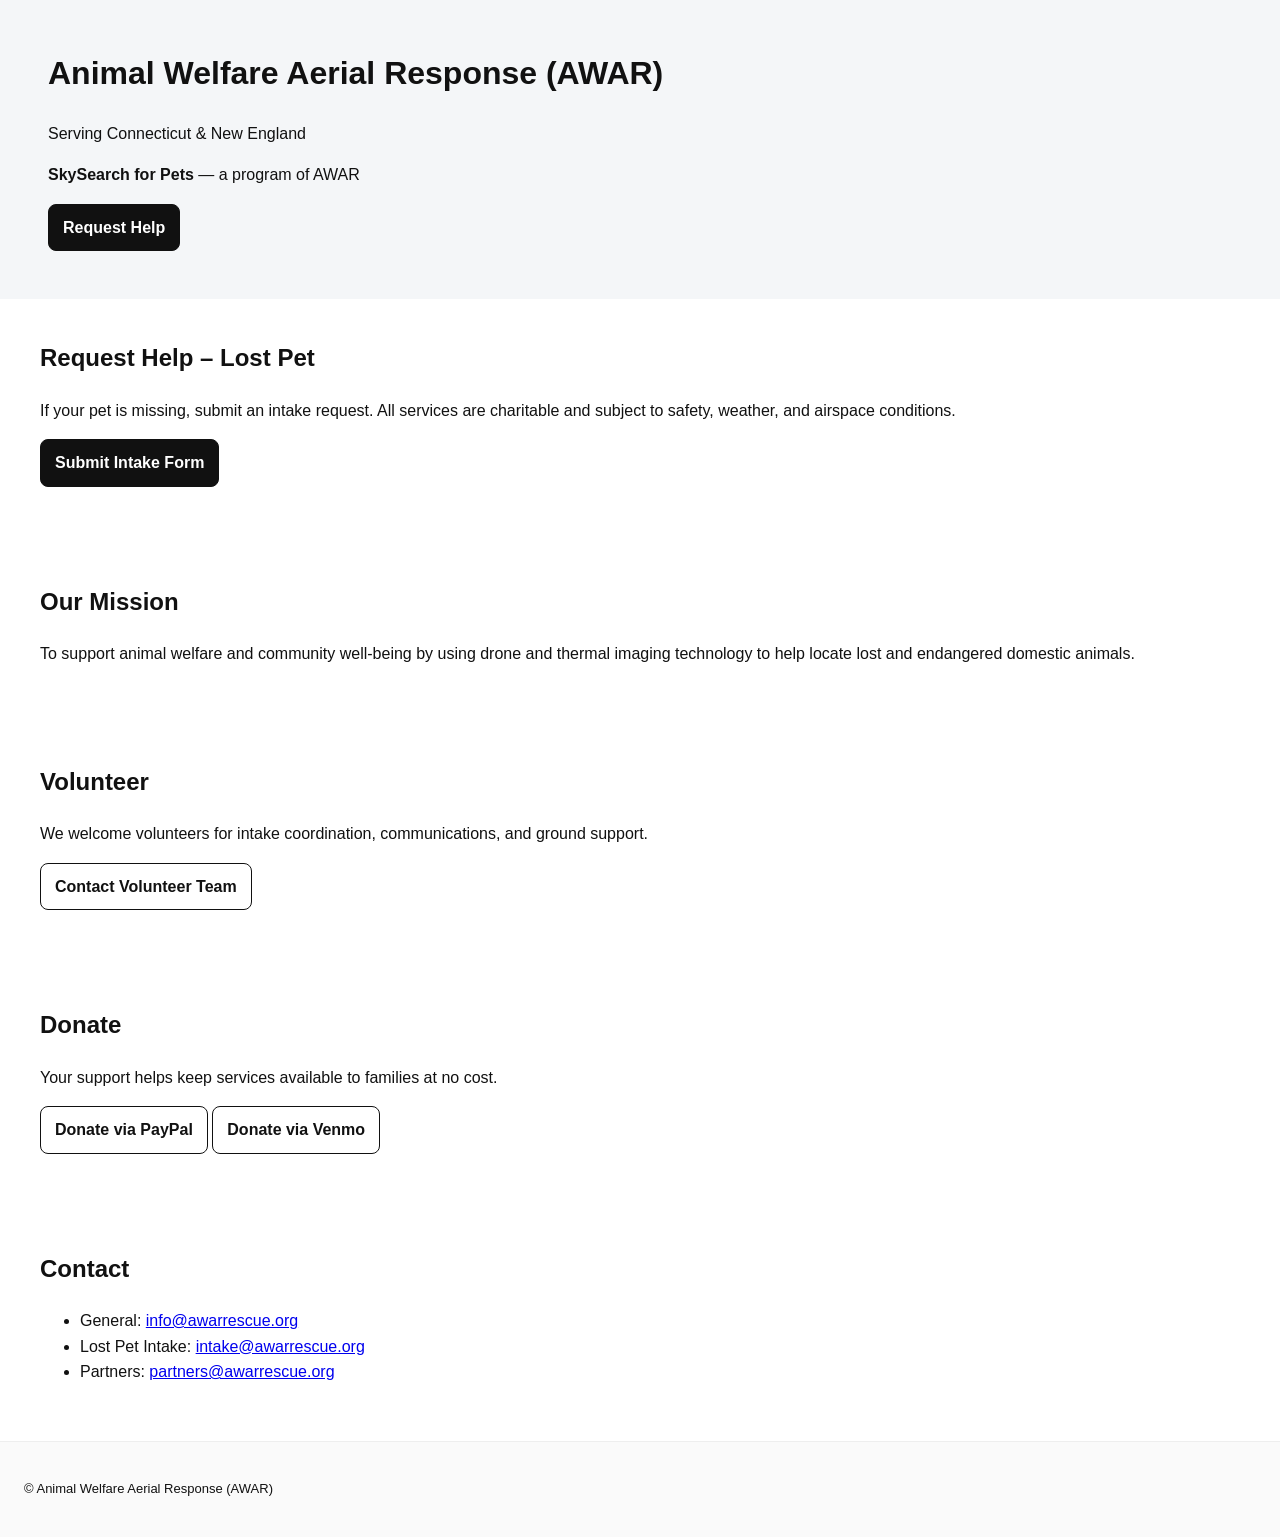
==== index.html @ f9f80cb6 "Add files via upload" ====
<!doctype html>
<html lang="en">
<head>
<meta charset="utf-8">
<title>Animal Welfare Aerial Response (AWAR)</title>
<meta name="viewport" content="width=device-width, initial-scale=1">
<meta name="description" content="Animal Welfare Aerial Response (AWAR) provides drone-assisted search support for lost pets across Connecticut and New England.">
<style>
body{font-family:Arial,Helvetica,sans-serif;margin:0;line-height:1.6;color:#111}
header{background:#f4f6f8;padding:48px}
section{padding:40px}
h1,h2{margin-top:0}
.btn{display:inline-block;padding:10px 14px;border-radius:8px;border:1px solid #111;text-decoration:none;color:#111;font-weight:700}
.primary{background:#111;color:#fff}
footer{background:#fafafa;border-top:1px solid #eee;padding:24px;font-size:13px}
</style>
</head>
<body>

<header>
<h1>Animal Welfare Aerial Response (AWAR)</h1>
<p>Serving Connecticut & New England</p>
<p><strong>SkySearch for Pets</strong> — a program of AWAR</p>
<a class="btn primary" href="#help">Request Help</a>
</header>

<section id="help">
<h2>Request Help – Lost Pet</h2>
<p>If your pet is missing, submit an intake request. All services are charitable and subject to safety, weather, and airspace conditions.</p>
<p><a class="btn primary" href="https://forms.gle/REPLACE_WITH_INTAKE_FORM" target="_blank">Submit Intake Form</a></p>
</section>

<section>
<h2>Our Mission</h2>
<p>To support animal welfare and community well-being by using drone and thermal imaging technology to help locate lost and endangered domestic animals.</p>
</section>

<section>
<h2>Volunteer</h2>
<p>We welcome volunteers for intake coordination, communications, and ground support.</p>
<p><a class="btn" href="mailto:volunteer@awarrescue.org">Contact Volunteer Team</a></p>
</section>

<section>
<h2>Donate</h2>
<p>Your support helps keep services available to families at no cost.</p>
<p>
<a class="btn" href="https://paypal.me/REPLACE" target="_blank">Donate via PayPal</a>
<a class="btn" href="https://venmo.com/REPLACE" target="_blank">Donate via Venmo</a>
</p>
</section>

<section>
<h2>Contact</h2>
<ul>
<li>General: <a href="mailto:info@awarrescue.org">info@awarrescue.org</a></li>
<li>Lost Pet Intake: <a href="mailto:intake@awarrescue.org">intake@awarrescue.org</a></li>
<li>Partners: <a href="mailto:partners@awarrescue.org">partners@awarrescue.org</a></li>
</ul>
</section>

<footer>
<p>© Animal Welfare Aerial Response (AWAR)</p>
</footer>

</body>
</html>
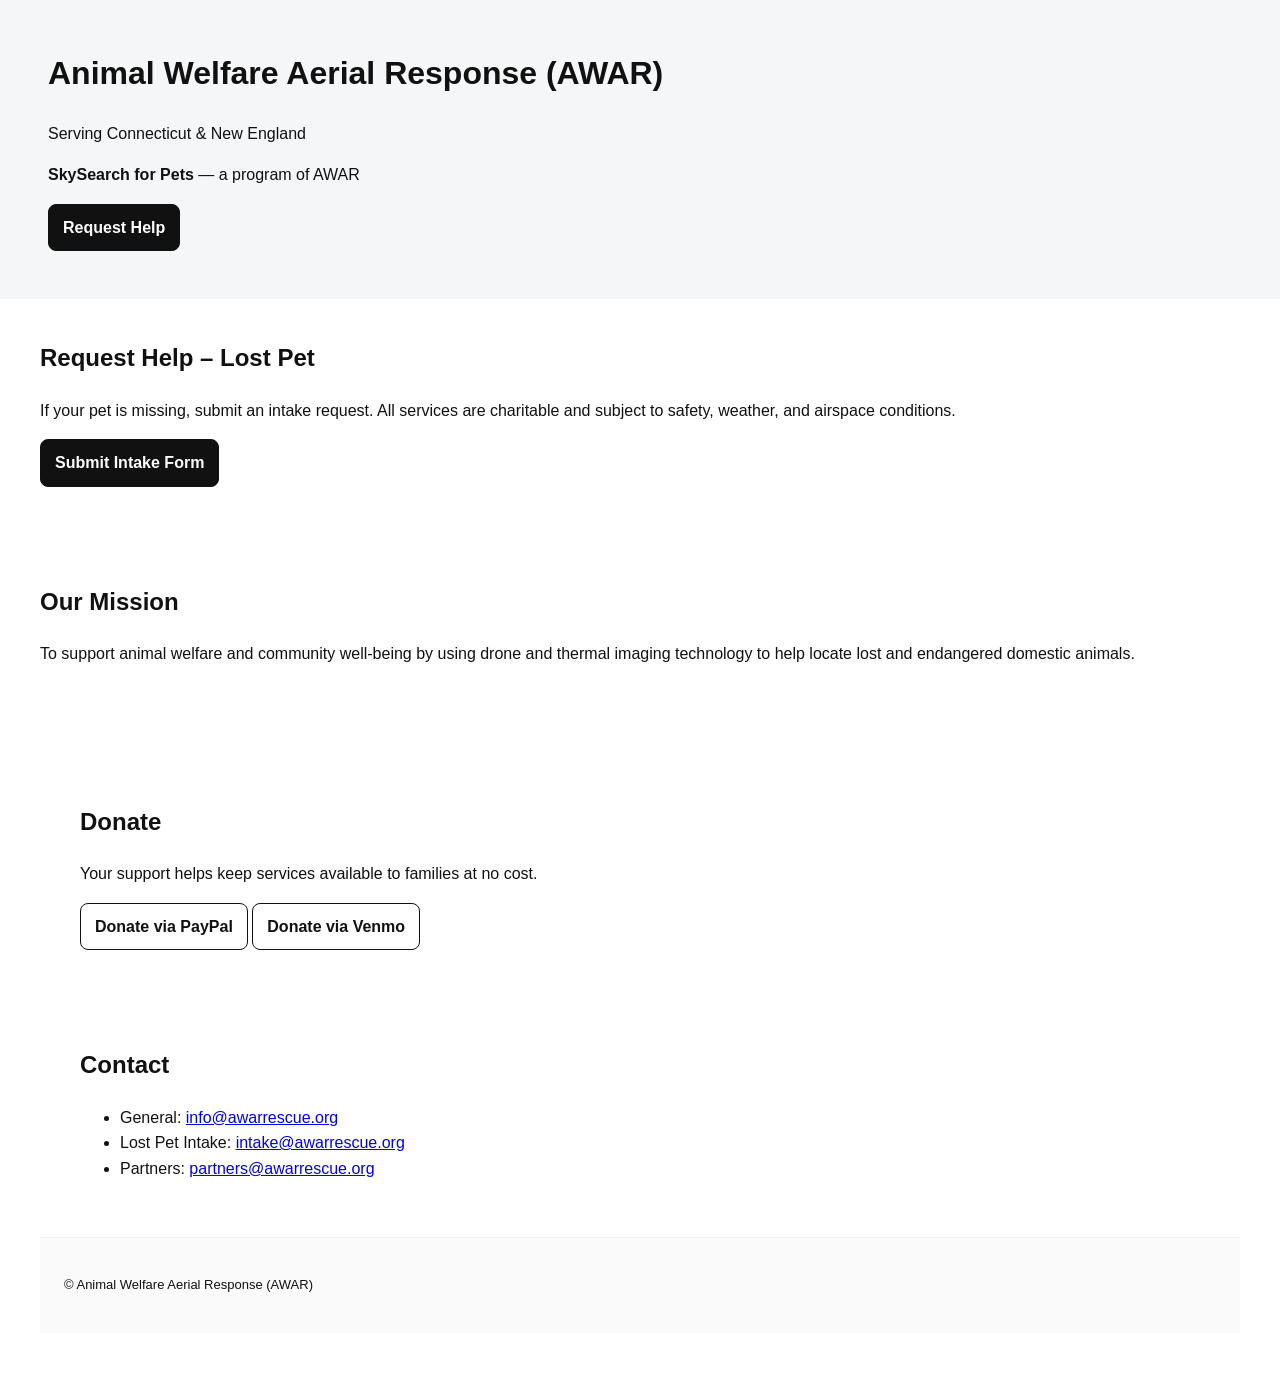
==== commit 4c65621c: "Update index.html" ====
--- a/index.html
+++ b/index.html
@@ -36,10 +36,12 @@
 </section>
 
 <section>
+ <!--
 <h2>Volunteer</h2>
 <p>We welcome volunteers for intake coordination, communications, and ground support.</p>
 <p><a class="btn" href="mailto:volunteer@awarrescue.org">Contact Volunteer Team</a></p>
 </section>
+  -->
 
 <section>
 <h2>Donate</h2>
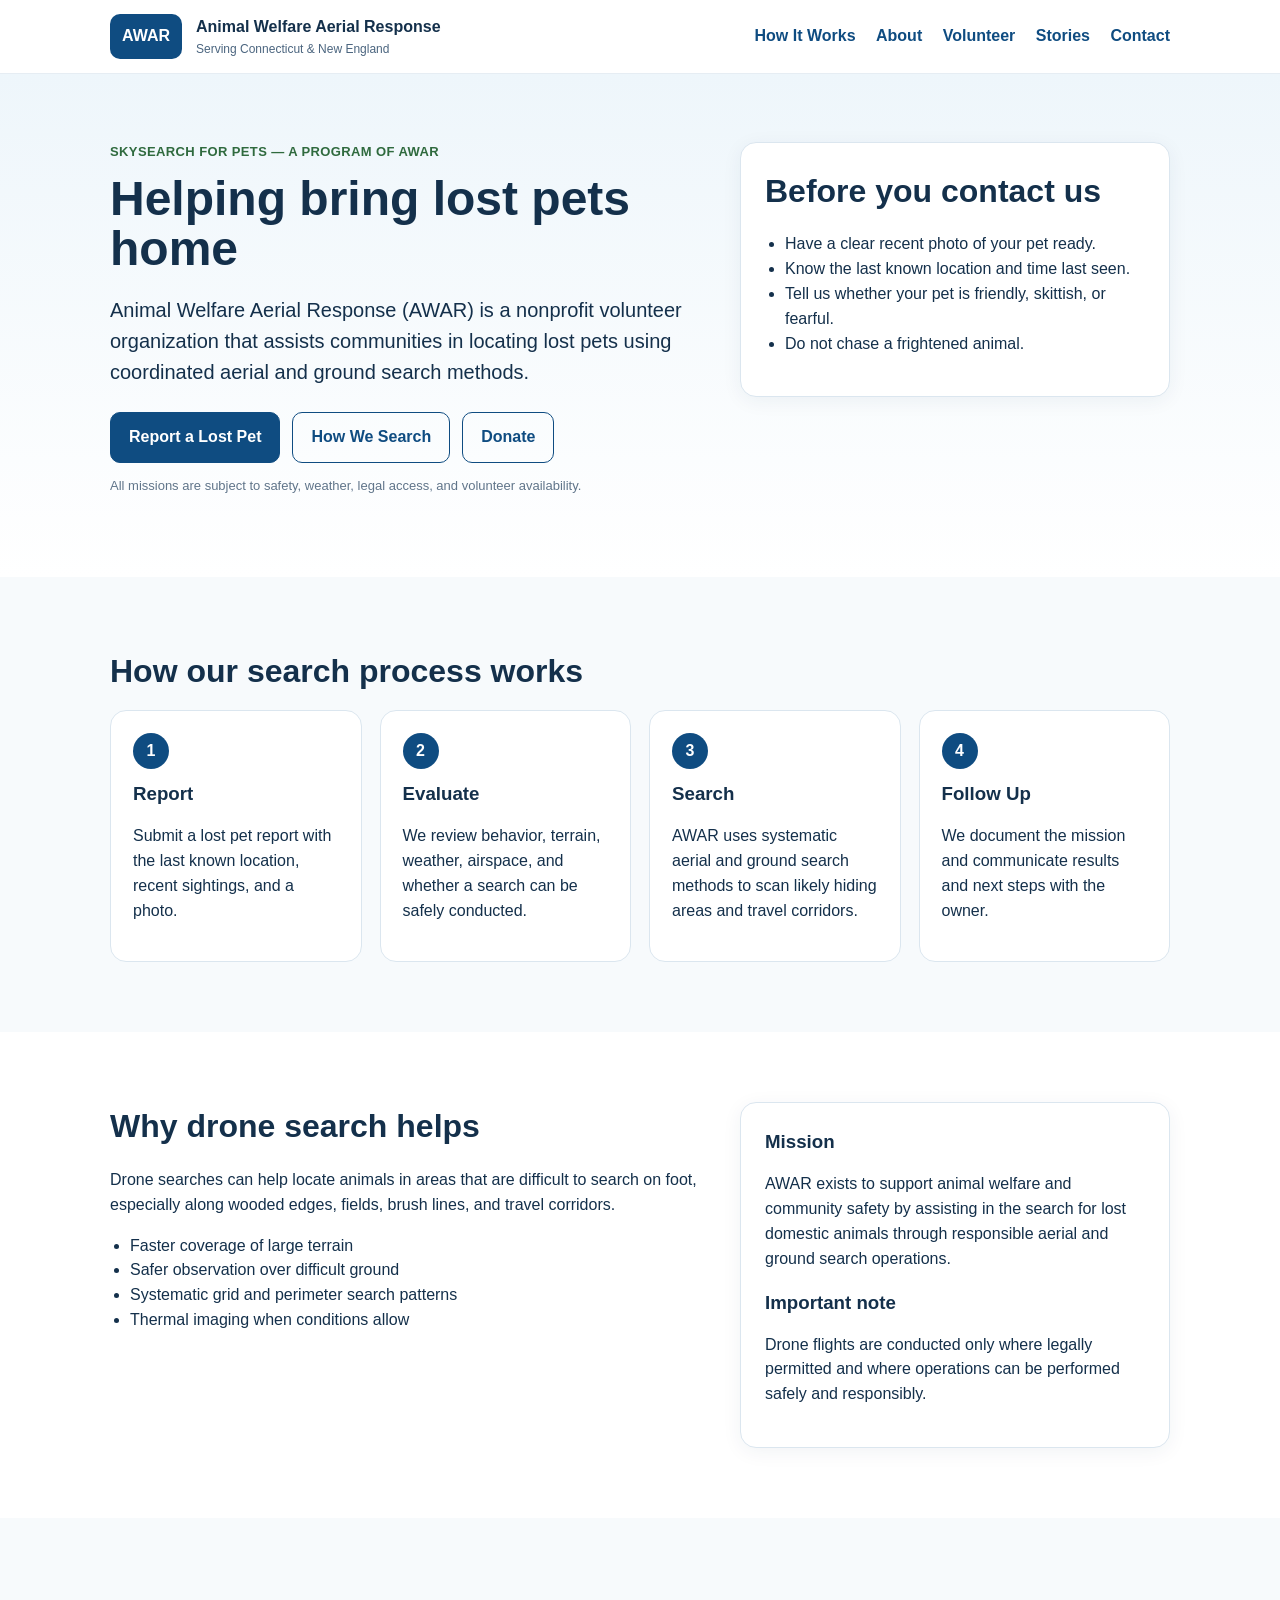
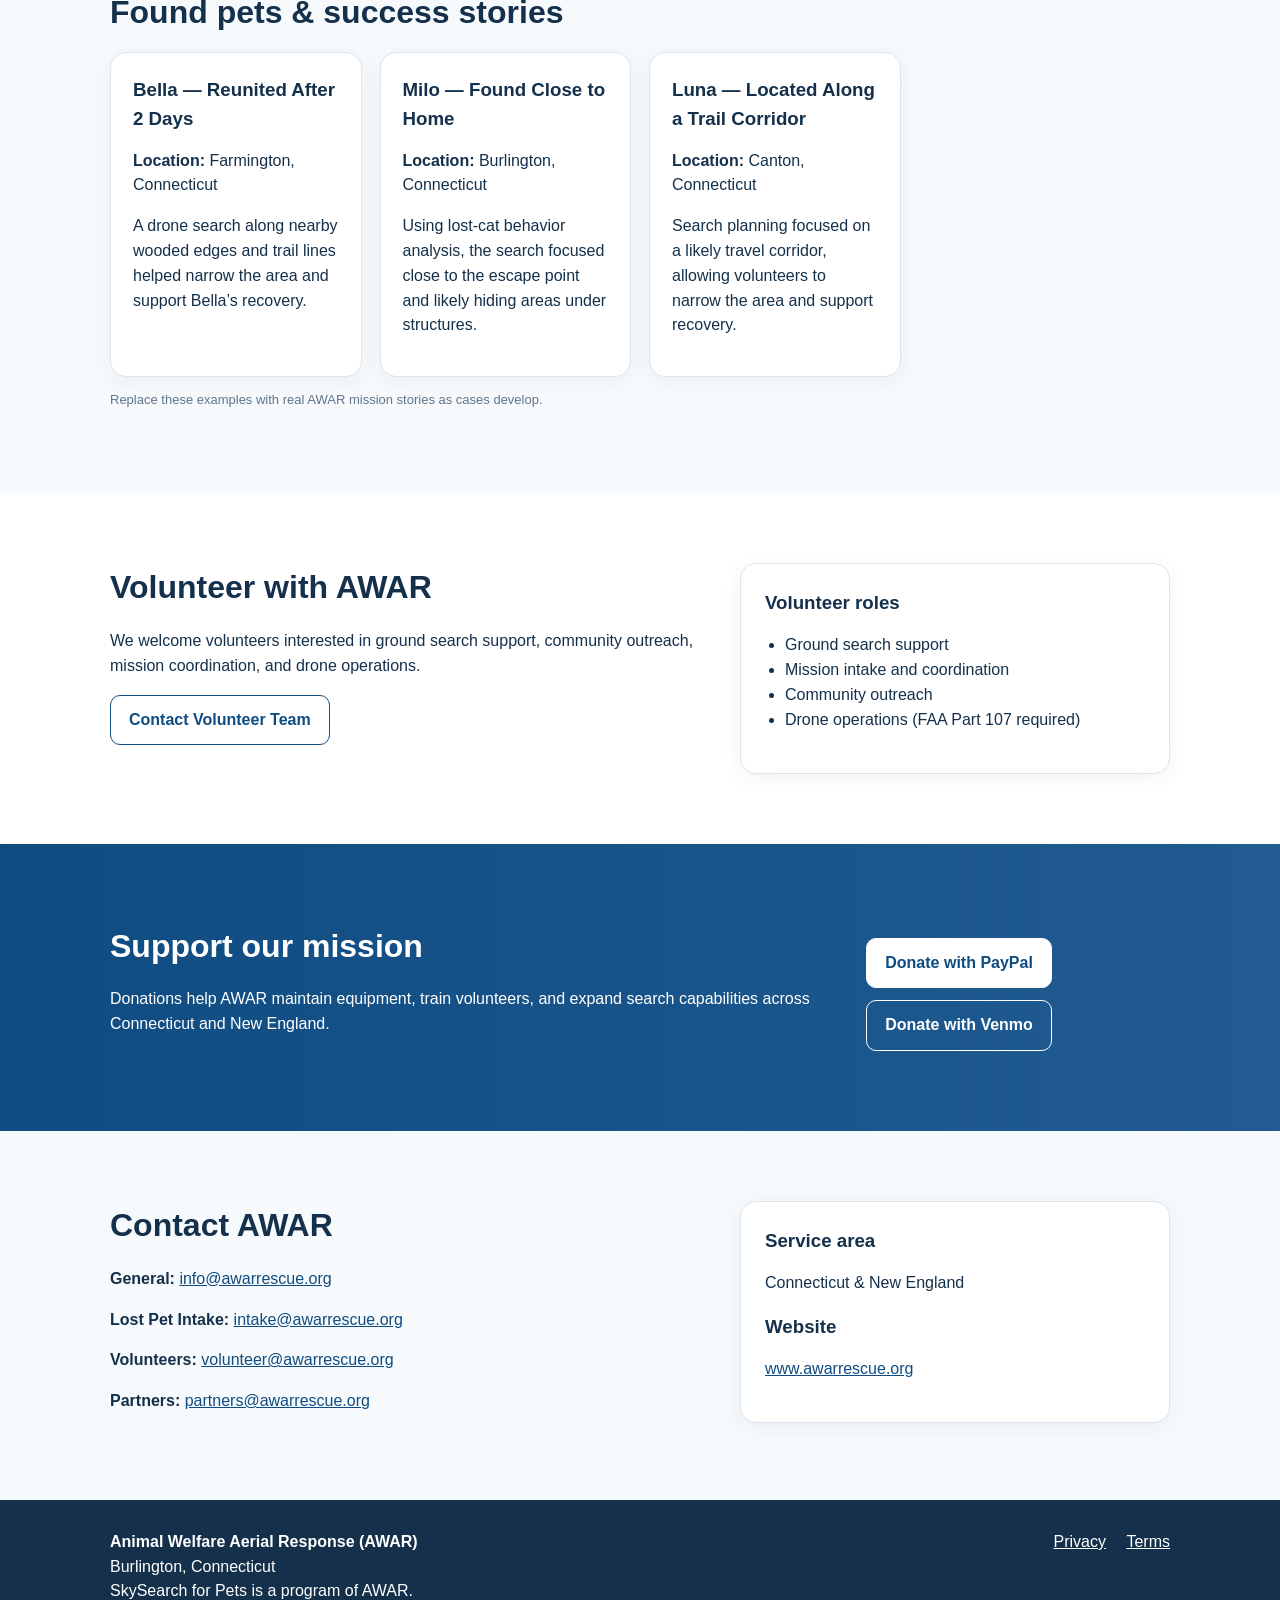
==== commit 2a4f4eb7: "Add files via upload" ====
--- a/index.html
+++ b/index.html
@@ -1,69 +1,176 @@
 <!doctype html>
 <html lang="en">
 <head>
-<meta charset="utf-8">
-<title>Animal Welfare Aerial Response (AWAR)</title>
-<meta name="viewport" content="width=device-width, initial-scale=1">
-<meta name="description" content="Animal Welfare Aerial Response (AWAR) provides drone-assisted search support for lost pets across Connecticut and New England.">
-<style>
-body{font-family:Arial,Helvetica,sans-serif;margin:0;line-height:1.6;color:#111}
-header{background:#f4f6f8;padding:48px}
-section{padding:40px}
-h1,h2{margin-top:0}
-.btn{display:inline-block;padding:10px 14px;border-radius:8px;border:1px solid #111;text-decoration:none;color:#111;font-weight:700}
-.primary{background:#111;color:#fff}
-footer{background:#fafafa;border-top:1px solid #eee;padding:24px;font-size:13px}
-</style>
+  <meta charset="utf-8">
+  <meta name="viewport" content="width=device-width, initial-scale=1">
+  <title>AWAR | Animal Welfare Aerial Response</title>
+  <meta name="description" content="Animal Welfare Aerial Response (AWAR) helps locate lost pets using coordinated aerial and ground search techniques across Connecticut and New England.">
+  <link rel="stylesheet" href="style.css">
 </head>
 <body>
+  <header class="topbar">
+    <div class="container nav">
+      <div class="brand">
+        <div class="logo">AWAR</div>
+        <div>
+          <strong>Animal Welfare Aerial Response</strong>
+          <div class="subbrand">Serving Connecticut & New England</div>
+        </div>
+      </div>
+      <nav>
+        <a href="#how">How It Works</a>
+        <a href="#about">About</a>
+        <a href="#volunteer">Volunteer</a>
+        <a href="#stories">Stories</a>
+        <a href="#contact">Contact</a>
+      </nav>
+    </div>
+  </header>
 
-<header>
-<h1>Animal Welfare Aerial Response (AWAR)</h1>
-<p>Serving Connecticut & New England</p>
-<p><strong>SkySearch for Pets</strong> — a program of AWAR</p>
-<a class="btn primary" href="#help">Request Help</a>
-</header>
+  <section class="hero">
+    <div class="container hero-grid">
+      <div>
+        <div class="eyebrow">SkySearch for Pets — a program of AWAR</div>
+        <h1>Helping bring lost pets home</h1>
+        <p class="lead">Animal Welfare Aerial Response (AWAR) is a nonprofit volunteer organization that assists communities in locating lost pets using coordinated aerial and ground search methods.</p>
+        <div class="cta-row">
+          <a class="btn primary" href="https://forms.gle/REPLACE_WITH_INTAKE_FORM">Report a Lost Pet</a>
+          <a class="btn" href="#how">How We Search</a>
+          <a class="btn" href="https://paypal.me/REPLACE">Donate</a>
+        </div>
+        <p class="small">All missions are subject to safety, weather, legal access, and volunteer availability.</p>
+      </div>
+      <div class="card">
+        <h2>Before you contact us</h2>
+        <ul>
+          <li>Have a clear recent photo of your pet ready.</li>
+          <li>Know the last known location and time last seen.</li>
+          <li>Tell us whether your pet is friendly, skittish, or fearful.</li>
+          <li>Do not chase a frightened animal.</li>
+        </ul>
+      </div>
+    </div>
+  </section>
 
-<section id="help">
-<h2>Request Help – Lost Pet</h2>
-<p>If your pet is missing, submit an intake request. All services are charitable and subject to safety, weather, and airspace conditions.</p>
-<p><a class="btn primary" href="https://forms.gle/REPLACE_WITH_INTAKE_FORM" target="_blank">Submit Intake Form</a></p>
-</section>
+  <section id="how" class="section alt">
+    <div class="container">
+      <h2>How our search process works</h2>
+      <div class="steps">
+        <div class="step"><span>1</span><h3>Report</h3><p>Submit a lost pet report with the last known location, recent sightings, and a photo.</p></div>
+        <div class="step"><span>2</span><h3>Evaluate</h3><p>We review behavior, terrain, weather, airspace, and whether a search can be safely conducted.</p></div>
+        <div class="step"><span>3</span><h3>Search</h3><p>AWAR uses systematic aerial and ground search methods to scan likely hiding areas and travel corridors.</p></div>
+        <div class="step"><span>4</span><h3>Follow Up</h3><p>We document the mission and communicate results and next steps with the owner.</p></div>
+      </div>
+    </div>
+  </section>
 
-<section>
-<h2>Our Mission</h2>
-<p>To support animal welfare and community well-being by using drone and thermal imaging technology to help locate lost and endangered domestic animals.</p>
-</section>
+  <section id="about" class="section">
+    <div class="container two-col">
+      <div>
+        <h2>Why drone search helps</h2>
+        <p>Drone searches can help locate animals in areas that are difficult to search on foot, especially along wooded edges, fields, brush lines, and travel corridors.</p>
+        <ul>
+          <li>Faster coverage of large terrain</li>
+          <li>Safer observation over difficult ground</li>
+          <li>Systematic grid and perimeter search patterns</li>
+          <li>Thermal imaging when conditions allow</li>
+        </ul>
+      </div>
+      <div class="card">
+        <h3>Mission</h3>
+        <p>AWAR exists to support animal welfare and community safety by assisting in the search for lost domestic animals through responsible aerial and ground search operations.</p>
+        <h3>Important note</h3>
+        <p>Drone flights are conducted only where legally permitted and where operations can be performed safely and responsibly.</p>
+      </div>
+    </div>
+  </section>
 
-<section>
- <!--
-<h2>Volunteer</h2>
-<p>We welcome volunteers for intake coordination, communications, and ground support.</p>
-<p><a class="btn" href="mailto:volunteer@awarrescue.org">Contact Volunteer Team</a></p>
-</section>
-  -->
+  <section id="stories" class="section alt">
+    <div class="container">
+      <h2>Found pets & success stories</h2>
+      <div class="stories">
+        <article class="story card">
+          <h3>Bella — Reunited After 2 Days</h3>
+          <p><strong>Location:</strong> Farmington, Connecticut</p>
+          <p>A drone search along nearby wooded edges and trail lines helped narrow the area and support Bella’s recovery.</p>
+        </article>
+        <article class="story card">
+          <h3>Milo — Found Close to Home</h3>
+          <p><strong>Location:</strong> Burlington, Connecticut</p>
+          <p>Using lost-cat behavior analysis, the search focused close to the escape point and likely hiding areas under structures.</p>
+        </article>
+        <article class="story card">
+          <h3>Luna — Located Along a Trail Corridor</h3>
+          <p><strong>Location:</strong> Canton, Connecticut</p>
+          <p>Search planning focused on a likely travel corridor, allowing volunteers to narrow the area and support recovery.</p>
+        </article>
+      </div>
+      <p class="small">Replace these examples with real AWAR mission stories as cases develop.</p>
+    </div>
+  </section>
 
-<section>
-<h2>Donate</h2>
-<p>Your support helps keep services available to families at no cost.</p>
-<p>
-<a class="btn" href="https://paypal.me/REPLACE" target="_blank">Donate via PayPal</a>
-<a class="btn" href="https://venmo.com/REPLACE" target="_blank">Donate via Venmo</a>
-</p>
-</section>
+  <section id="volunteer" class="section">
+    <div class="container two-col">
+      <div>
+        <h2>Volunteer with AWAR</h2>
+        <p>We welcome volunteers interested in ground search support, community outreach, mission coordination, and drone operations.</p>
+        <a class="btn" href="mailto:volunteer@awarrescue.org">Contact Volunteer Team</a>
+      </div>
+      <div class="card">
+        <h3>Volunteer roles</h3>
+        <ul>
+          <li>Ground search support</li>
+          <li>Mission intake and coordination</li>
+          <li>Community outreach</li>
+          <li>Drone operations (FAA Part 107 required)</li>
+        </ul>
+      </div>
+    </div>
+  </section>
 
-<section>
-<h2>Contact</h2>
-<ul>
-<li>General: <a href="mailto:info@awarrescue.org">info@awarrescue.org</a></li>
-<li>Lost Pet Intake: <a href="mailto:intake@awarrescue.org">intake@awarrescue.org</a></li>
-<li>Partners: <a href="mailto:partners@awarrescue.org">partners@awarrescue.org</a></li>
-</ul>
-</section>
+  <section class="section donate">
+    <div class="container donate-box">
+      <div>
+        <h2>Support our mission</h2>
+        <p>Donations help AWAR maintain equipment, train volunteers, and expand search capabilities across Connecticut and New England.</p>
+      </div>
+      <div class="cta-row">
+        <a class="btn primary" href="https://paypal.me/REPLACE">Donate with PayPal</a>
+        <a class="btn" href="https://venmo.com/REPLACE">Donate with Venmo</a>
+      </div>
+    </div>
+  </section>
 
-<footer>
-<p>© Animal Welfare Aerial Response (AWAR)</p>
-</footer>
+  <section id="contact" class="section alt">
+    <div class="container two-col">
+      <div>
+        <h2>Contact AWAR</h2>
+        <p><strong>General:</strong> <a href="mailto:info@awarrescue.org">info@awarrescue.org</a></p>
+        <p><strong>Lost Pet Intake:</strong> <a href="mailto:intake@awarrescue.org">intake@awarrescue.org</a></p>
+        <p><strong>Volunteers:</strong> <a href="mailto:volunteer@awarrescue.org">volunteer@awarrescue.org</a></p>
+        <p><strong>Partners:</strong> <a href="mailto:partners@awarrescue.org">partners@awarrescue.org</a></p>
+      </div>
+      <div class="card">
+        <h3>Service area</h3>
+        <p>Connecticut & New England</p>
+        <h3>Website</h3>
+        <p><a href="https://www.awarrescue.org">www.awarrescue.org</a></p>
+      </div>
+    </div>
+  </section>
 
+  <footer class="footer">
+    <div class="container footer-grid">
+      <div>
+        <strong>Animal Welfare Aerial Response (AWAR)</strong>
+        <div>Burlington, Connecticut</div>
+        <div>SkySearch for Pets is a program of AWAR.</div>
+      </div>
+      <div class="footer-links">
+        <a href="privacy.html">Privacy</a>
+        <a href="terms.html">Terms</a>
+      </div>
+    </div>
+  </footer>
 </body>
 </html>
--- a/style.css
+++ b/style.css
@@ -0,0 +1,26 @@
+*{box-sizing:border-box}body{margin:0;font-family:Arial,Helvetica,sans-serif;color:#14304b;background:#fff;line-height:1.55}
+a{color:#0f4c81} .container{max-width:1100px;margin:0 auto;padding:0 20px}
+.topbar{border-bottom:1px solid #e6edf3;background:#fff;position:sticky;top:0;z-index:5}
+.nav{display:flex;justify-content:space-between;align-items:center;padding:14px 20px;gap:20px}
+.brand{display:flex;align-items:center;gap:14px}.logo{background:#0f4c81;color:#fff;font-weight:700;padding:10px 12px;border-radius:10px}
+.subbrand{font-size:12px;color:#4b657f} nav a{margin-left:16px;text-decoration:none;font-weight:600}
+.hero{background:linear-gradient(180deg,#eef6fb 0%,#ffffff 100%);padding:68px 0}
+.hero-grid,.two-col{display:grid;grid-template-columns:1.4fr 1fr;gap:28px;align-items:start}
+.eyebrow{font-size:13px;font-weight:700;color:#2f6a3e;text-transform:uppercase;letter-spacing:.03em}
+h1{font-size:48px;line-height:1.05;margin:12px 0 16px} h2{font-size:32px;margin:0 0 14px} h3{margin:0 0 10px}
+.lead{font-size:20px;max-width:760px}
+.cta-row{display:flex;flex-wrap:wrap;gap:12px;margin:24px 0 10px}
+.btn{display:inline-block;padding:12px 18px;border:1px solid #0f4c81;border-radius:10px;text-decoration:none;font-weight:700}
+.btn.primary{background:#0f4c81;color:#fff}
+.small{font-size:13px;color:#60758a}
+.section{padding:70px 0}.section.alt{background:#f7fafc}
+.card{background:#fff;border:1px solid #dbe6ef;border-radius:16px;padding:24px;box-shadow:0 4px 20px rgba(12,48,81,.06)}
+.steps,.stories{display:grid;grid-template-columns:repeat(4,1fr);gap:18px}
+.step,.story{background:#fff;border:1px solid #dbe6ef;border-radius:16px;padding:22px}
+.step span{display:inline-flex;width:36px;height:36px;border-radius:50%;align-items:center;justify-content:center;background:#0f4c81;color:#fff;font-weight:700;margin-bottom:10px}
+.donate{background:linear-gradient(90deg,#0f4c81 0%,#215b91 100%);color:#fff}.donate-box{display:flex;justify-content:space-between;gap:24px;align-items:center}
+.donate .btn{border-color:#fff;color:#fff}.donate .btn.primary{background:#fff;color:#0f4c81}
+.footer{padding:30px 0;background:#14304b;color:#fff}.footer a{color:#fff}.footer-grid{display:flex;justify-content:space-between;gap:20px;align-items:start}
+.footer-links a{margin-left:16px}
+ul{padding-left:20px}
+@media (max-width:900px){.hero-grid,.two-col,.steps,.stories,.donate-box,.footer-grid{grid-template-columns:1fr;display:grid}.nav{display:block}nav{margin-top:12px}nav a{margin:0 14px 0 0;display:inline-block}h1{font-size:36px}}
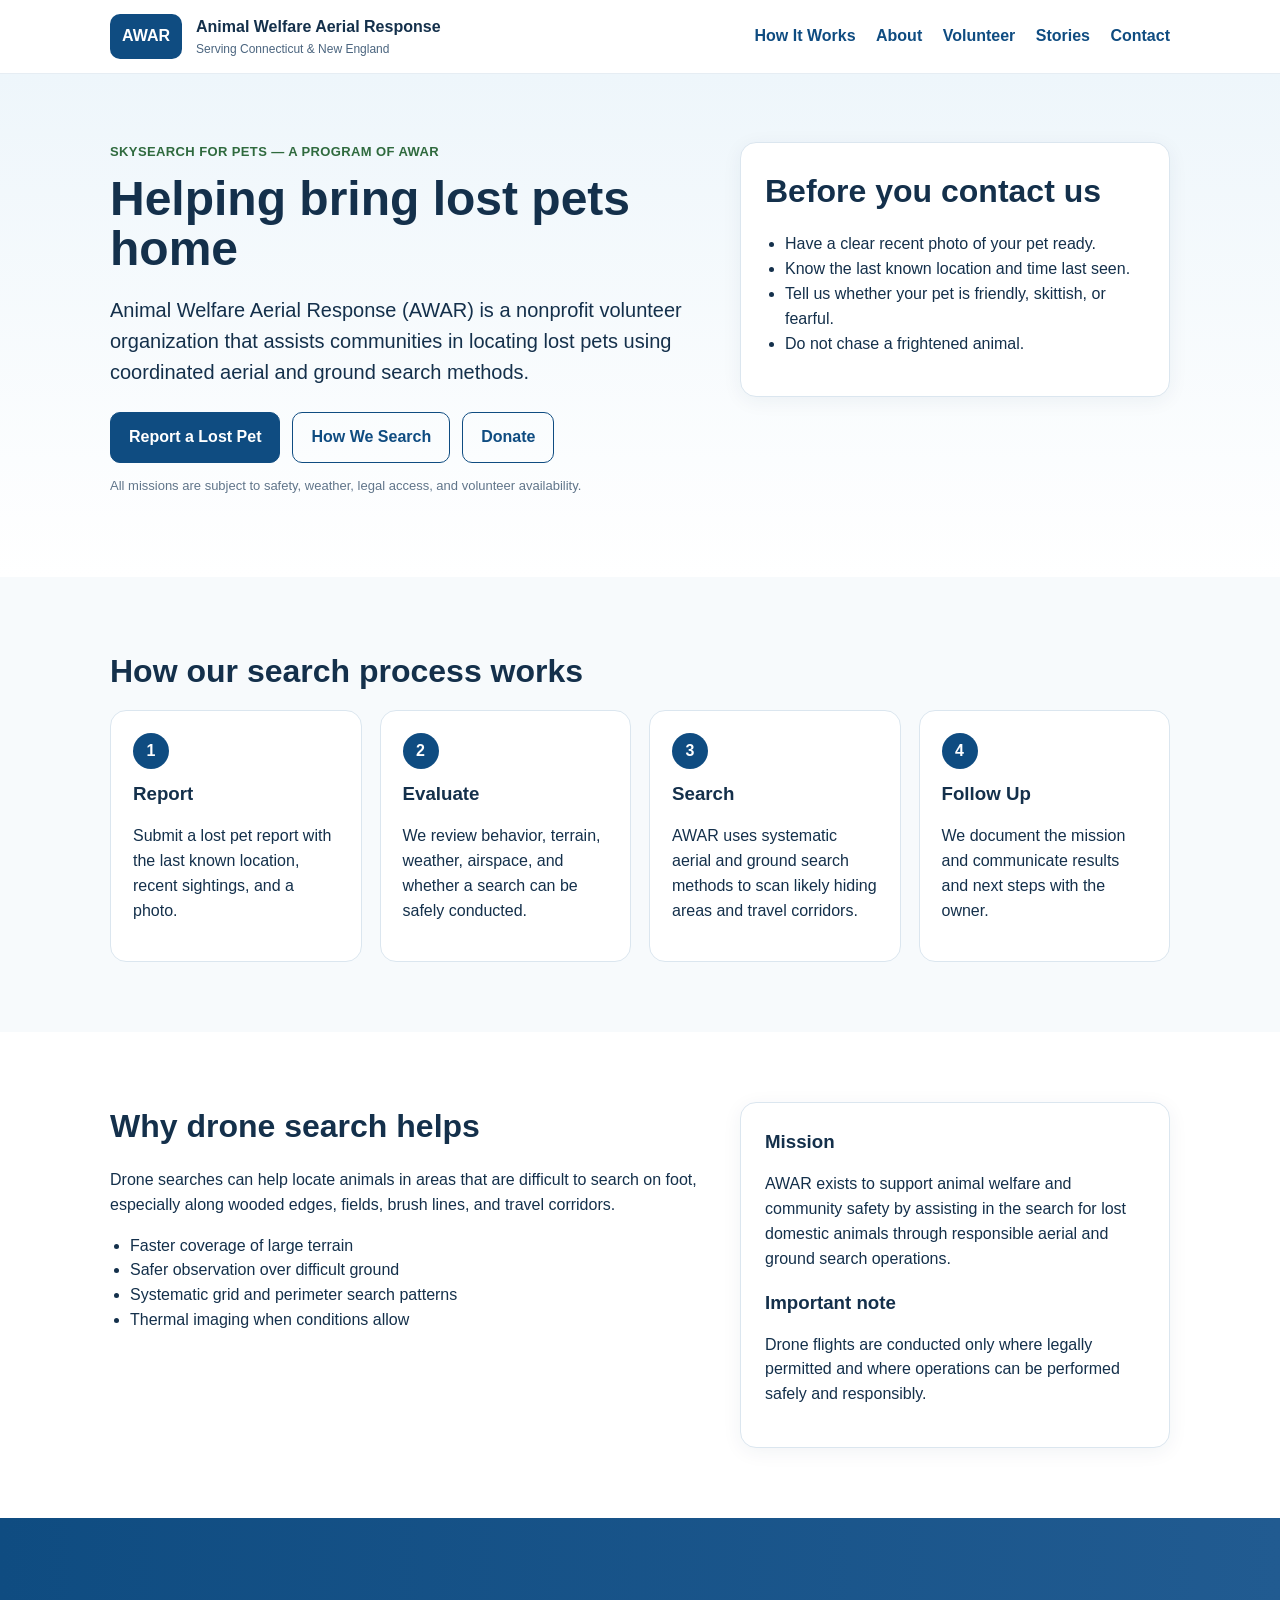
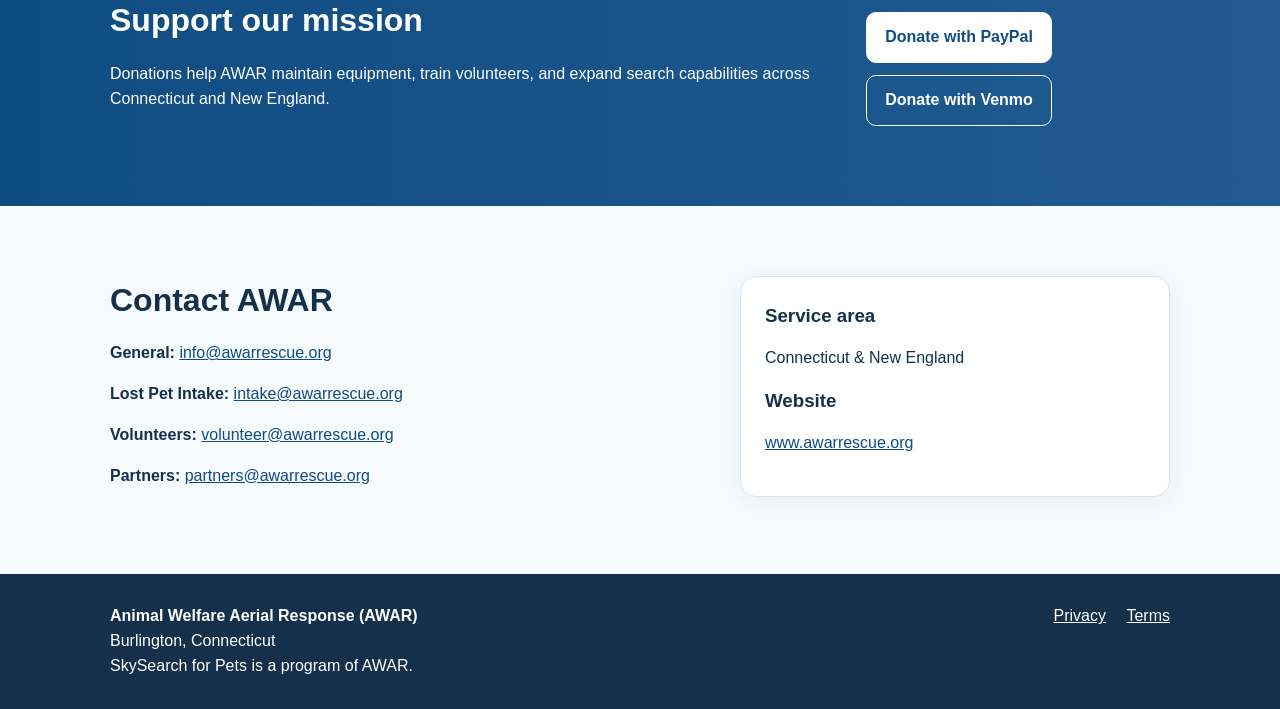
==== commit f3574b50: "Update index.html" ====
--- a/index.html
+++ b/index.html
@@ -85,6 +85,7 @@
     </div>
   </section>
 
+  <!--
   <section id="stories" class="section alt">
     <div class="container">
       <h2>Found pets & success stories</h2>
@@ -108,7 +109,9 @@
       <p class="small">Replace these examples with real AWAR mission stories as cases develop.</p>
     </div>
   </section>
+  -->
 
+  <!--
   <section id="volunteer" class="section">
     <div class="container two-col">
       <div>
@@ -127,6 +130,7 @@
       </div>
     </div>
   </section>
+  -->
 
   <section class="section donate">
     <div class="container donate-box">
